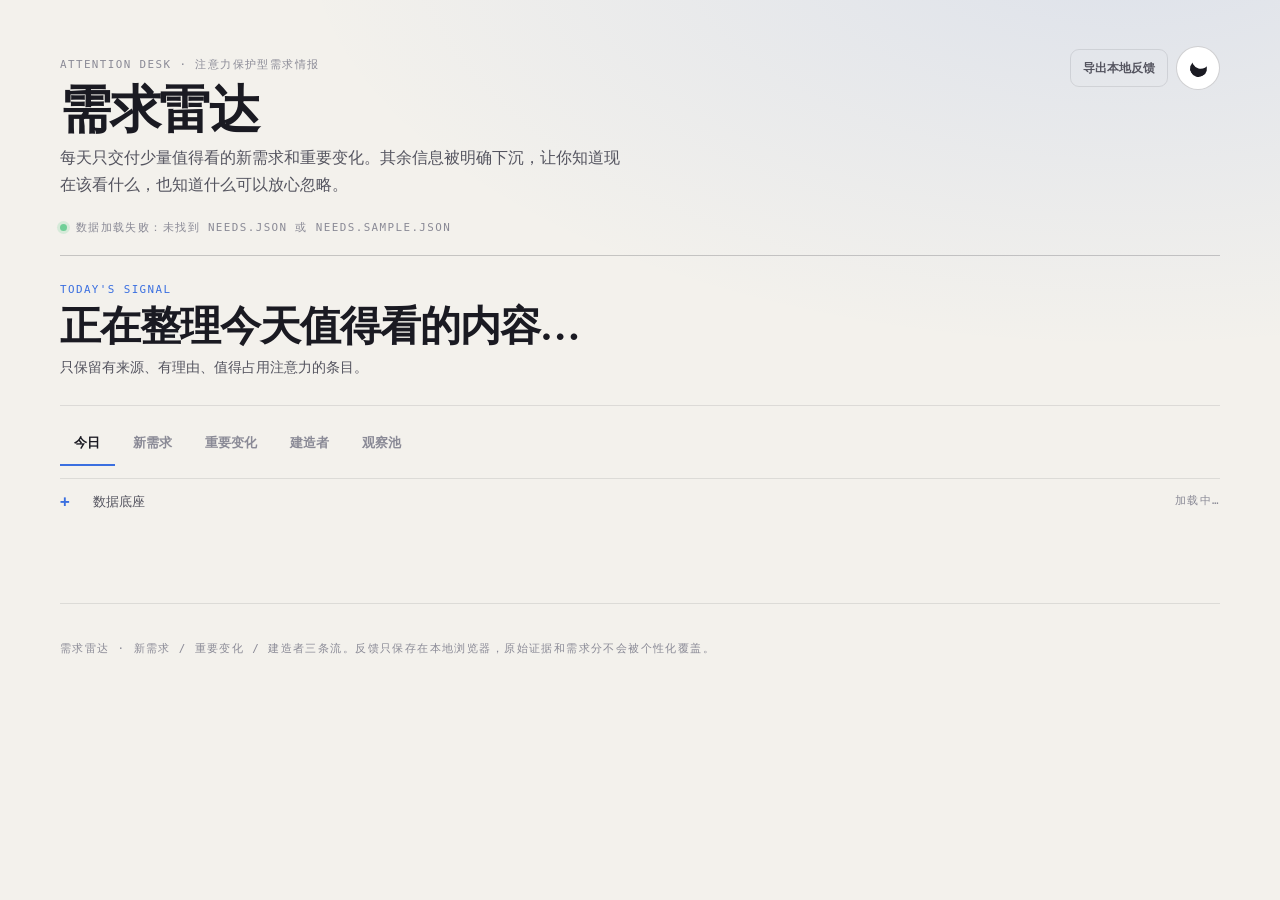
==== web/index.html @ 13ef84fc "feat: launch daily need radar" ====
<!DOCTYPE html>
<html lang="zh-CN" data-theme="dark">
<head>
  <meta charset="UTF-8" />
  <meta name="viewport" content="width=device-width, initial-scale=1, viewport-fit=cover" />
  <meta name="color-scheme" content="dark light" />
  <title>需求雷达 · Demand Radar</title>
  <meta name="description" content="聚合海内外信号，优先筛出购买理由明确、可验证的产品机会。" />
  <link rel="icon" href="data:image/svg+xml,%3Csvg xmlns='http://www.w3.org/2000/svg' viewBox='0 0 64 64'%3E%3Ccircle cx='32' cy='32' r='28' fill='%230a0a0d'/%3E%3Cpath d='M14 34h10l5-16 8 28 5-12h8' fill='none' stroke='%236b9bff' stroke-width='5' stroke-linecap='round' stroke-linejoin='round'/%3E%3C/svg%3E" />
  <link rel="stylesheet" href="styles.css" />
</head>
<body>
  <a class="skip" href="#attentionBoard">跳到今日情报</a>

  <!-- ================= MASTHEAD ================= -->
  <header class="mast" id="top">
    <div class="mast-row">
      <div class="brand">
        <p class="micro">ATTENTION DESK · 注意力保护型需求情报</p>
        <h1>需求雷达</h1>
        <p class="lede">每天只交付少量值得看的新需求和重要变化。其余信息被明确下沉，让你知道现在该看什么，也知道什么可以放心忽略。</p>
      </div>
      <div class="mast-tools">
        <button class="feedback-export" id="feedbackExport" type="button" title="反馈只保存在当前浏览器；点击导出 JSON">导出本地反馈</button>
        <button class="theme-toggle" id="themeToggle" type="button" aria-label="切换深浅主题" title="切换深浅主题">
          <span class="tt-icon" aria-hidden="true"></span>
        </button>
      </div>
    </div>

    <p class="genline">
      <span class="dot" aria-hidden="true"></span>
      <span id="genStatus" class="micro">数据加载中…</span>
      <span id="sampleFlag" class="flag" hidden>样例数据</span>
    </p>

    <section class="daily-brief" aria-labelledby="dailyTitle">
      <div class="brief-copy">
        <p class="brief-kicker micro">TODAY'S SIGNAL</p>
        <h2 id="dailyTitle">正在整理今天值得看的内容…</h2>
        <p id="dailySummary" class="brief-summary">只保留有来源、有理由、值得占用注意力的条目。</p>
      </div>
      <div class="attention-summary" id="attentionSummary" aria-label="今日注意力预算"></div>
    </section>

    <nav class="stream-tabs" id="streamTabs" aria-label="情报分类">
      <button type="button" class="stream-tab is-active" data-view="today" aria-pressed="true">今日</button>
      <button type="button" class="stream-tab" data-view="need" aria-pressed="false">新需求</button>
      <button type="button" class="stream-tab" data-view="shift" aria-pressed="false">重要变化</button>
      <button type="button" class="stream-tab" data-view="builder" aria-pressed="false">建造者</button>
      <button type="button" class="stream-tab" data-view="watch" aria-pressed="false">观察池</button>
    </nav>

    <details class="metrics-disclosure" id="metricsDisclosure">
      <summary><span>数据底座</span><span class="micro" id="metricsSummary">加载中…</span></summary>
      <dl class="stats" id="stats" aria-label="总览指标"></dl>
      <div class="sources" id="sources" aria-label="信号来源分布"></div>
    </details>
  </header>

  <main class="attention-board" id="attentionBoard" aria-live="polite"></main>

  <!-- ================= CONTROLS ================= -->
  <section class="controls" id="legacyControls" aria-label="筛选与排序" hidden>
    <div class="search">
      <span class="search-ic" aria-hidden="true"></span>
      <input id="search" type="search" placeholder="搜索机会、购买理由或痛点摘要…" autocomplete="off" aria-label="关键词搜索" />
      <button class="clear" id="searchClear" type="button" aria-label="清空搜索" hidden>清空</button>
    </div>

    <div class="facets">
      <div class="facet">
        <span class="facet-label micro">地区</span>
        <div class="chips" id="regionChips" role="group" aria-label="按地区筛选"></div>
      </div>
      <div class="facet">
        <span class="facet-label micro">机会强度</span>
        <div class="chips" id="verdictChips" role="group" aria-label="按判定筛选"></div>
      </div>
      <div class="facet facet-sort">
        <span class="facet-label micro">排序</span>
        <div class="select-wrap">
          <select id="sortSelect" aria-label="排序维度">
            <option value="total">总分</option>
            <option value="pain">痛点强度</option>
            <option value="narrow">人群窄度</option>
            <option value="wtp">付费意愿</option>
            <option value="freq">重复频次</option>
            <option value="gap">供给缺口</option>
            <option value="alpha">Alpha 窗口</option>
            <option value="fit">能力匹配</option>
            <option value="feasible">实现可行</option>
            <option value="signal_count">信号数</option>
          </select>
        </div>
      </div>
    </div>

    <p class="count micro" id="count" aria-live="polite"></p>
  </section>

  <!-- ================= BOARD ================= -->
  <main class="board" id="board" aria-label="机会卡片" hidden></main>

  <!-- ================= WATCHLIST ================= -->
  <section class="watch-section" id="watchSection" aria-label="候选观察池" hidden>
    <div class="section-head">
      <div>
        <p class="micro">候选观察池</p>
        <h2>未入主榜但值得跟踪的信号</h2>
      </div>
      <p class="micro" id="watchCount" aria-live="polite"></p>
    </div>
    <div class="watchlist" id="watchlist"></div>
  </section>

  <!-- ================= FOOTER ================= -->
  <footer class="foot">
    <p class="micro">需求雷达 · 新需求 / 重要变化 / 建造者三条流。反馈只保存在本地浏览器，原始证据和需求分不会被个性化覆盖。</p>
  </footer>

  <!-- ================= DETAIL OVERLAY ================= -->
  <div class="overlay" id="overlay" role="dialog" aria-modal="true" aria-labelledby="ovTitle" hidden>
    <div class="ov-panel" id="ovPanel" role="document"></div>
  </div>

  <script src="app.js"></script>
</body>
</html>
---- web/styles.css ----
/* 需求雷达 · Demand Radar — instrument-panel aesthetic, zero-dep.
   暗底单 accent / 克制动效 / 深浅适配 / tabular-nums / clamp 响应式。
   无 Google Fonts、无 CDN、系统字体。 */

:root {
  --accent: #6b9bff;
  --accent-soft: rgba(107, 155, 255, .14);
  --ok: #6fcf97;       /* 强烈推荐 */
  --good: #6b9bff;     /* 值得一试 */
  --warn: #d4a574;     /* 谨慎 */
  --mute: #8a8b97;     /* 过滤 */
  --mono: ui-monospace, "SF Mono", "JetBrains Mono", "Cascadia Code", Menlo, Consolas, monospace;
  --sans: system-ui, -apple-system, "Segoe UI", "PingFang SC", "Hiragino Sans GB", "Microsoft YaHei", sans-serif;
  --r: 14px;
  --r-sm: 9px;
  --r-xs: 6px;
  --ease: cubic-bezier(.16, 1, .3, 1);
  --maxw: 1180px;
}

[data-theme="dark"] {
  --bg: #0a0a0d;
  --bg-grad: radial-gradient(125% 90% at 88% -8%, rgba(107, 155, 255, .09), transparent 52%);
  --panel: #131318;
  --panel-2: #1a1a21;
  --panel-3: #20202a;
  --line: rgba(255, 255, 255, .09);
  --line-strong: rgba(255, 255, 255, .16);
  --ink: #ecedf2;
  --ink-2: #a6a7b2;
  --ink-3: #6f7080;
  --track: rgba(255, 255, 255, .07);
  --shadow: 0 18px 50px -28px rgba(0, 0, 0, .85);
  --shadow-lg: 0 30px 80px -36px rgba(0, 0, 0, .9);
  --on-accent: #06101f;
}
[data-theme="light"] {
  --bg: #f3f1ec;
  --bg-grad: radial-gradient(125% 90% at 88% -8%, rgba(58, 111, 224, .12), transparent 52%);
  --panel: #ffffff;
  --panel-2: #faf9f6;
  --panel-3: #f1efe9;
  --line: rgba(20, 20, 30, .10);
  --line-strong: rgba(20, 20, 30, .20);
  --ink: #1a1a22;
  --ink-2: #54545f;
  --ink-3: #8a8a96;
  --track: rgba(20, 20, 30, .08);
  --shadow: 0 18px 50px -30px rgba(40, 40, 60, .35);
  --shadow-lg: 0 30px 80px -36px rgba(40, 40, 60, .4);
  --accent: #3a6fe0;
  --accent-soft: rgba(58, 111, 224, .12);
  --good: #3a6fe0;
  --on-accent: #ffffff;
}

* { box-sizing: border-box; }
html { scroll-behavior: smooth; }
body {
  margin: 0;
  font-family: var(--sans);
  color: var(--ink);
  background: var(--bg-grad), var(--bg);
  background-attachment: fixed;
  -webkit-font-smoothing: antialiased;
  text-rendering: optimizeLegibility;
  line-height: 1.5;
  padding: clamp(18px, 4vw, 46px) clamp(15px, 5vw, 60px) 0;
  overflow-x: hidden;
}
h1, h2, h3 { font-weight: 650; letter-spacing: -.01em; }
.micro { font-family: var(--mono); font-size: .68rem; letter-spacing: .13em; text-transform: uppercase; color: var(--ink-3); }
.num { font-variant-numeric: tabular-nums; font-feature-settings: "tnum"; }
.skip { position: absolute; left: -999px; top: 0; }
.skip:focus { left: 14px; top: 14px; z-index: 99; background: var(--accent); color: var(--on-accent); padding: 8px 14px; border-radius: 8px; font-size: .85rem; }
:focus-visible { outline: 2px solid var(--accent); outline-offset: 2px; border-radius: 4px; }

/* ============ MASTHEAD ============ */
.mast { max-width: var(--maxw); margin: 0 auto 1.7rem; }
.mast-row { display: flex; align-items: flex-start; justify-content: space-between; gap: 1.2rem; }
.brand h1 { font-size: clamp(1.95rem, 5.4vw, 3.2rem); line-height: 1.02; margin: .5rem 0 .55rem; letter-spacing: -.025em; }
.brand .lede { color: var(--ink-2); max-width: 60ch; margin: 0; font-size: clamp(.9rem, 2vw, .98rem); }
.mast-tools { flex: none; display: flex; align-items: center; gap: .5rem; }
.feedback-export {
  min-height: 38px; padding: 0 .75rem; border: 1px solid var(--line); border-radius: var(--r-sm);
  background: transparent; color: var(--ink-2); font: 600 .72rem var(--sans); cursor: pointer;
}
.feedback-export:hover { border-color: var(--accent); color: var(--ink); }

.theme-toggle {
  width: 44px; height: 44px; border-radius: 50%;
  border: 1px solid var(--line-strong); background: var(--panel); color: var(--ink);
  cursor: pointer; display: grid; place-items: center;
  transition: border-color .2s, transform .35s var(--ease), background .2s;
}
.theme-toggle:hover { border-color: var(--accent); transform: rotate(-22deg); }
.tt-icon { width: 17px; height: 17px; border-radius: 50%; position: relative; background: var(--ink); transition: background .2s; }
[data-theme="light"] .tt-icon { background: transparent; box-shadow: inset 6px -6px 0 0 var(--ink); transform: rotate(-30deg); }

.genline { display: flex; align-items: center; gap: .55rem; margin: 1.3rem 0 0; }
.genline .dot { width: 7px; height: 7px; border-radius: 50%; background: var(--ok); box-shadow: 0 0 0 3px color-mix(in srgb, var(--ok) 22%, transparent); flex: none; }
.genline.is-sample .dot { background: var(--warn); box-shadow: 0 0 0 3px color-mix(in srgb, var(--warn) 22%, transparent); }
.flag { font-family: var(--mono); font-size: .64rem; letter-spacing: .08em; text-transform: uppercase; color: var(--warn); border: 1px solid color-mix(in srgb, var(--warn) 45%, transparent); padding: .14rem .5rem; border-radius: 5px; }

/* stat tiles */
.stats { display: grid; grid-template-columns: repeat(6, 1fr); gap: .6rem; margin: 1.1rem 0 0; padding: 0; }
.stats .stat { background: var(--panel); border: 1px solid var(--line); border-radius: var(--r-sm); padding: .8rem .9rem; min-width: 0; animation: rise .5s var(--ease) both; }
.stats dt { margin: 0 0 .4rem; }
.stats dd { margin: 0; font-size: clamp(1.3rem, 3.4vw, 1.55rem); font-weight: 650; letter-spacing: -.015em; }
.stats dd small { font-size: .56em; font-weight: 500; color: var(--ink-3); margin-left: .15em; }
@media (max-width: 860px) { .stats { grid-template-columns: repeat(3, 1fr); } }
@media (max-width: 620px) { .stats { grid-template-columns: repeat(2, minmax(0, 1fr)); } }

/* source distribution */
.sources { display: flex; flex-wrap: wrap; gap: .45rem; margin-top: 1rem; }
.src { display: inline-flex; align-items: baseline; gap: .45rem; background: var(--panel); border: 1px solid var(--line); border-radius: 999px; padding: .34rem .7rem .34rem .8rem; font-size: .78rem; color: var(--ink-2); }
.src .src-n { font-family: var(--mono); font-size: .72rem; color: var(--accent); }

/* ============ CONTROLS ============ */
.controls { max-width: var(--maxw); margin: 0 auto 1.3rem; display: flex; flex-direction: column; gap: .85rem; }
.search { display: flex; align-items: center; gap: .55rem; background: var(--panel); border: 1px solid var(--line); border-radius: var(--r-sm); padding: 0 .9rem; transition: border-color .2s, box-shadow .2s; }
.search:focus-within { border-color: var(--accent); box-shadow: 0 0 0 3px var(--accent-soft); }
.search-ic { width: 15px; height: 15px; flex: none; border: 1.6px solid var(--ink-3); border-radius: 50%; position: relative; }
.search-ic::after { content: ""; position: absolute; width: 6px; height: 1.6px; background: var(--ink-3); bottom: -2px; right: -3px; transform: rotate(45deg); border-radius: 2px; }
.search input { flex: 1; min-width: 0; background: none; border: none; color: var(--ink); font: inherit; padding: .72rem 0; outline: none; }
.search input::placeholder { color: var(--ink-3); }
.search .clear { background: none; border: none; color: var(--ink-3); cursor: pointer; font-size: .8rem; padding: .3rem .2rem; }
.search .clear:hover { color: var(--ink); }

.facets { display: flex; flex-wrap: wrap; gap: 1rem 1.6rem; align-items: center; }
.facet { display: flex; align-items: center; gap: .55rem; flex-wrap: wrap; }
.facet-label { flex: none; }
.chips { display: flex; flex-wrap: wrap; gap: .35rem; }
.chip { font: inherit; font-size: .8rem; padding: .34rem .72rem; border-radius: 8px; border: 1px solid var(--line); background: transparent; color: var(--ink-2); cursor: pointer; transition: color .16s, border-color .16s, background .16s; white-space: nowrap; }
.chip:hover { border-color: var(--line-strong); color: var(--ink); }
.chip.is-active { background: var(--accent-soft); border-color: var(--accent); color: var(--ink); }
.chip .chip-n { font-family: var(--mono); font-size: .72em; color: var(--ink-3); margin-left: .35em; }
.chip.is-active .chip-n { color: var(--accent); }

.select-wrap { position: relative; }
.select-wrap::after { content: ""; position: absolute; right: .7rem; top: 50%; width: 7px; height: 7px; border-right: 1.6px solid var(--ink-3); border-bottom: 1.6px solid var(--ink-3); transform: translateY(-70%) rotate(45deg); pointer-events: none; }
.facet select { font: inherit; font-size: .82rem; color: var(--ink); background: var(--panel); border: 1px solid var(--line); border-radius: 8px; padding: .42rem 1.9rem .42rem .75rem; cursor: pointer; appearance: none; transition: border-color .18s; }
.facet select:hover { border-color: var(--line-strong); }

.count { margin: 0; }
.count b { color: var(--accent); font-style: normal; }

/* ============ BOARD (leaderboard) ============ */
.board { max-width: var(--maxw); margin: 0 auto; display: flex; flex-direction: column; gap: .7rem; padding-bottom: 3rem; }

.row {
  display: grid;
  grid-template-columns: 52px 1fr minmax(220px, 280px) 96px;
  gap: 1rem; align-items: center;
  background: var(--panel); border: 1px solid var(--line); border-radius: var(--r);
  padding: 1rem 1.2rem; cursor: pointer; position: relative; text-align: left;
  width: 100%; font: inherit; color: inherit;
  transition: transform .26s var(--ease), border-color .26s, box-shadow .26s;
  animation: rise .5s var(--ease) both;
}
@keyframes rise { from { opacity: 0; transform: translateY(9px); } }
.row:hover { transform: translateY(-2px); border-color: var(--line-strong); box-shadow: var(--shadow); }
.row:focus-visible { outline: 2px solid var(--accent); outline-offset: 2px; }

.rank { display: flex; flex-direction: column; align-items: center; gap: .1rem; }
.rank .rk { font-family: var(--mono); font-size: 1.45rem; font-weight: 650; line-height: 1; color: var(--ink); letter-spacing: -.02em; }
.rank .rk::before { content: "#"; font-size: .6em; color: var(--ink-3); vertical-align: .18em; margin-right: 1px; }
.row:nth-child(1) .rank .rk, .row.top1 .rank .rk { color: var(--accent); }
.rank .rk-sub { font-family: var(--mono); font-size: .58rem; letter-spacing: .08em; color: var(--ink-3); text-transform: uppercase; }

.cell-main { min-width: 0; }
.cell-main .row-top { display: flex; align-items: center; gap: .5rem; flex-wrap: wrap; margin-bottom: .25rem; }
.cell-main h2 { font-size: 1.04rem; line-height: 1.25; margin: 0; letter-spacing: -.01em; }
.cell-main .sum { color: var(--ink-2); font-size: .85rem; margin: .15rem 0 0; display: -webkit-box; -webkit-line-clamp: 2; -webkit-box-orient: vertical; overflow: hidden; }
.cell-main .meta-tags { display: flex; flex-wrap: wrap; gap: .3rem; margin-top: .55rem; }

.tag { font-family: var(--mono); font-size: .64rem; letter-spacing: .03em; color: var(--ink-3); border: 1px solid var(--line); padding: .16rem .44rem; border-radius: 5px; white-space: nowrap; }
.tag.region { color: var(--ink-2); border-color: var(--line-strong); }
.tag.tier { color: var(--accent); border-color: color-mix(in srgb, var(--accent) 42%, transparent); background: var(--accent-soft); }
.tag.src { color: var(--ink-3); }
.tag.more { color: var(--ink-3); border-style: dashed; }

/* verdict badge */
.verdict { font-size: .68rem; font-family: var(--mono); letter-spacing: .04em; padding: .2rem .5rem; border-radius: 5px; border: 1px solid; white-space: nowrap; flex: none; }
.verdict.v-strong { color: var(--ok); border-color: color-mix(in srgb, var(--ok) 45%, transparent); background: color-mix(in srgb, var(--ok) 10%, transparent); }
.verdict.v-good { color: var(--good); border-color: color-mix(in srgb, var(--good) 45%, transparent); background: color-mix(in srgb, var(--good) 10%, transparent); }
.verdict.v-caution { color: var(--warn); border-color: color-mix(in srgb, var(--warn) 45%, transparent); background: color-mix(in srgb, var(--warn) 10%, transparent); }
.verdict.v-filter { color: var(--mute); border-color: color-mix(in srgb, var(--mute) 45%, transparent); }

/* mini bars (8-dim) */
.minibars { display: grid; grid-template-columns: repeat(8, 1fr); gap: 4px; align-items: end; height: 40px; }
.mb { position: relative; display: flex; flex-direction: column; justify-content: flex-end; height: 100%; }
.mb-fill { width: 100%; border-radius: 2px 2px 1px 1px; background: var(--accent); min-height: 2px; transition: height .4s var(--ease); opacity: .9; }
.mb[data-k="pain"] .mb-fill, .mb[data-k="wtp"] .mb-fill, .mb[data-k="gap"] .mb-fill { opacity: 1; }
.mb-track { position: absolute; inset: 0; top: auto; height: 100%; background: var(--track); border-radius: 2px; z-index: -1; }

/* score dial */
.score { display: flex; flex-direction: column; align-items: flex-end; gap: .15rem; }
.score .val { font-family: var(--mono); font-size: 2rem; font-weight: 650; line-height: 1; letter-spacing: -.03em; color: var(--ink); }
.score .lab { font-family: var(--mono); font-size: .56rem; letter-spacing: .1em; text-transform: uppercase; color: var(--ink-3); }
.score.s-strong .val { color: var(--ok); }
.score.s-good .val { color: var(--good); }
.score.s-caution .val { color: var(--warn); }
.score.s-filter .val { color: var(--mute); }

.empty { text-align: center; color: var(--ink-3); padding: 4rem 1rem; border: 1px dashed var(--line-strong); border-radius: var(--r); }
.empty b { color: var(--ink-2); }
.empty-strong { background: var(--panel); padding: clamp(2rem, 6vw, 4rem) clamp(1rem, 4vw, 2.4rem); }
.empty-strong p { max-width: 68ch; margin: .75rem auto 0; color: var(--ink-2); font-size: .92rem; line-height: 1.7; }
.empty-tags { display: flex; flex-wrap: wrap; gap: .4rem; justify-content: center; margin-top: 1rem; }

/* ============ WATCHLIST ============ */
.watch-section { max-width: var(--maxw); margin: -1.2rem auto 2.2rem; }
.section-head { display: flex; align-items: end; justify-content: space-between; gap: 1rem; border-top: 1px solid var(--line); padding-top: 1.2rem; margin-bottom: .8rem; }
.section-head h2 { margin: .22rem 0 0; font-size: clamp(1.05rem, 2.8vw, 1.25rem); line-height: 1.22; }
.section-head p { margin: 0; }
.watchlist { display: grid; grid-template-columns: repeat(2, minmax(0, 1fr)); gap: .7rem; }
.watch-card {
  display: flex; flex-direction: column; gap: .55rem;
  min-width: 0; min-height: 148px;
  padding: .85rem .95rem; border: 1px solid var(--line); border-radius: var(--r-sm);
  background: color-mix(in srgb, var(--panel) 86%, transparent);
  color: inherit; text-decoration: none;
  transition: border-color .18s, background .18s, transform .22s var(--ease);
}
.watch-card:hover { border-color: var(--line-strong); background: var(--panel); transform: translateY(-1px); }
.watch-head { display: flex; flex-wrap: wrap; gap: .3rem; align-items: center; }
.watch-card h3 { margin: 0; font-size: .95rem; line-height: 1.3; letter-spacing: 0; }
.watch-summary { margin: 0; color: var(--ink-2); font-size: .83rem; line-height: 1.55; display: -webkit-box; -webkit-line-clamp: 2; -webkit-box-orient: vertical; overflow: hidden; }
.watch-foot { margin-top: auto; display: flex; align-items: center; justify-content: space-between; gap: .65rem; border-top: 1px solid var(--line); padding-top: .58rem; }
.watch-reason { color: var(--ink-2); font-size: .78rem; line-height: 1.45; }
.watch-gate { flex: none; color: var(--accent); letter-spacing: .04em; text-align: right; }
.watch-empty { grid-column: 1 / -1; color: var(--ink-3); border: 1px dashed var(--line-strong); border-radius: var(--r-sm); padding: 1.4rem; text-align: center; }

@media (max-width: 760px) {
  .watch-section { margin-top: -.7rem; }
  .section-head { align-items: flex-start; flex-direction: column; gap: .35rem; }
  .watchlist { grid-template-columns: 1fr; }
  .watch-card { min-height: 0; }
}

/* ============ FOOTER ============ */
.foot { max-width: var(--maxw); margin: 0 auto; padding: 1.6rem 0 2.6rem; border-top: 1px solid var(--line); }

/* ============ OVERLAY ============ */
.overlay {
  position: fixed; inset: 0; background: rgba(0, 0, 0, .55);
  backdrop-filter: blur(5px); -webkit-backdrop-filter: blur(5px);
  display: flex; justify-content: center; align-items: flex-start;
  padding: clamp(10px, 3vw, 42px); z-index: 60; opacity: 0; transition: opacity .26s; overflow-y: auto;
}
.overlay[hidden] { display: none; } /* 关闭态必须 display:none，否则透明遮罩铺满视口吃掉全页点击 */
.overlay.is-open { opacity: 1; }
.ov-panel {
  width: min(880px, 100%); background: var(--panel); border: 1px solid var(--line-strong);
  border-radius: var(--r); box-shadow: var(--shadow-lg); overflow: hidden;
  transform: translateY(16px) scale(.985); transition: transform .3s var(--ease); margin: auto 0;
}
.overlay.is-open .ov-panel { transform: none; }

.ov-bar { display: flex; align-items: flex-start; justify-content: space-between; gap: 1rem; padding: 1.15rem 1.3rem 1rem; border-bottom: 1px solid var(--line); position: sticky; top: 0; background: var(--panel); z-index: 2; }
.ov-head { min-width: 0; }
.ov-head .ov-eyebrow { display: flex; align-items: center; gap: .5rem; flex-wrap: wrap; margin-bottom: .45rem; }
.ov-rank { font-family: var(--mono); font-size: .68rem; color: var(--accent); background: var(--accent-soft); padding: .16rem .5rem; border-radius: 5px; }
.ov-head h2 { font-size: clamp(1.15rem, 3vw, 1.4rem); line-height: 1.2; margin: 0; }
.ov-head .ov-sum { color: var(--ink-2); font-size: .9rem; margin: .5rem 0 0; max-width: 60ch; }
.x { flex: none; background: var(--panel-2); border: 1px solid var(--line); color: var(--ink); font: inherit; width: 34px; height: 34px; border-radius: 8px; cursor: pointer; font-size: 1.1rem; line-height: 1; display: grid; place-items: center; transition: border-color .18s, background .18s; }
.x:hover { border-color: var(--accent); background: var(--panel-3); }

.ov-body { padding: 1.2rem 1.3rem 1.5rem; }
.ov-section { margin-top: 1.6rem; }
.ov-section:first-child { margin-top: 0; }
.ov-section > h3 { font-size: .76rem; font-family: var(--mono); letter-spacing: .12em; text-transform: uppercase; color: var(--ink-3); margin: 0 0 .85rem; display: flex; align-items: center; gap: .5rem; }
.ov-section > h3::after { content: ""; flex: 1; height: 1px; background: var(--line); }

/* score hero */
.ov-scorehero { display: flex; align-items: center; gap: 1.3rem; background: var(--panel-2); border: 1px solid var(--line); border-radius: var(--r-sm); padding: 1.1rem 1.3rem; flex-wrap: wrap; }
.ov-bigscore { display: flex; flex-direction: column; align-items: center; line-height: 1; }
.ov-bigscore .b { font-family: var(--mono); font-size: 2.9rem; font-weight: 650; letter-spacing: -.03em; }
.ov-bigscore .l { font-family: var(--mono); font-size: .58rem; letter-spacing: .12em; text-transform: uppercase; color: var(--ink-3); margin-top: .3rem; }
.ov-scorehero .ov-verdict-wrap { display: flex; flex-direction: column; gap: .55rem; }
.ov-scorehero .ov-rec { color: var(--ink-2); font-size: .88rem; margin: 0; max-width: 46ch; }

/* dims */
.dims { display: flex; flex-direction: column; gap: .5rem; }
.dim { display: grid; grid-template-columns: 88px 1fr 30px; gap: .7rem; align-items: center; }
.dim .dk { font-size: .82rem; color: var(--ink-2); }
.dim .dbar { height: 8px; background: var(--track); border-radius: 999px; overflow: hidden; }
.dim .dbar i { display: block; height: 100%; background: var(--accent); border-radius: 999px; transition: width .5s var(--ease); }
.dim .dv { font-family: var(--mono); font-size: .82rem; color: var(--ink); text-align: right; }
.dim.peak .dbar i { background: var(--ok); }
.dim.peak .dv { color: var(--ok); }

.reasons { list-style: none; margin: 0; padding: 0; display: flex; flex-direction: column; gap: .45rem; }
.reasons li { position: relative; padding-left: 1.2rem; color: var(--ink-2); font-size: .88rem; }
.reasons li::before { content: ""; position: absolute; left: 0; top: .5em; width: 6px; height: 6px; border-radius: 50%; background: var(--accent); }

/* opportunity card */
.opp-grid { display: grid; grid-template-columns: repeat(2, minmax(0, 1fr)); gap: .7rem; }
.opp-card { background: var(--panel-2); border: 1px solid var(--line); border-radius: var(--r-sm); padding: .85rem .95rem; min-width: 0; }
.opp-k { display: block; margin-bottom: .38rem; }
.opp-v { margin: 0; color: var(--ink-2); font-size: .88rem; line-height: 1.58; overflow-wrap: anywhere; }

/* personas */
.personas { display: grid; grid-template-columns: 1fr; gap: .7rem; }
.persona { background: var(--panel-2); border: 1px solid var(--line); border-radius: var(--r-sm); padding: .85rem 1rem; border-left: 3px solid var(--accent); }
.persona .pn { display: flex; align-items: center; gap: .55rem; margin-bottom: .4rem; }
.persona .pavatar { width: 26px; height: 26px; border-radius: 50%; background: var(--accent-soft); color: var(--accent); display: grid; place-items: center; font-size: .8rem; font-weight: 650; flex: none; }
.persona .pname { font-size: .86rem; font-weight: 600; }
.persona .ptag { font-family: var(--mono); font-size: .6rem; letter-spacing: .06em; color: var(--ink-3); text-transform: uppercase; }
.persona .pquote { color: var(--ink-2); font-size: .88rem; margin: 0; line-height: 1.55; }

/* product forms table */
.forms { width: 100%; }
.forms-scroll { overflow-x: auto; border: 1px solid var(--line); border-radius: var(--r-sm); }
table.formtab { width: 100%; border-collapse: collapse; font-size: .85rem; min-width: 540px; }
table.formtab th, table.formtab td { text-align: left; padding: .65rem .8rem; border-bottom: 1px solid var(--line); white-space: nowrap; }
table.formtab th { font-family: var(--mono); font-size: .62rem; letter-spacing: .08em; text-transform: uppercase; color: var(--ink-3); font-weight: 500; background: var(--panel-2); }
table.formtab td { color: var(--ink-2); }
table.formtab td.f-form { color: var(--ink); font-weight: 550; }
table.formtab td.f-note { white-space: normal; min-width: 180px; color: var(--ink-3); }
table.formtab tr:last-child td { border-bottom: none; }
.f-score { font-family: var(--mono); color: var(--ink); }
.f-score-bar { display: inline-block; width: 40px; height: 5px; border-radius: 999px; background: var(--track); margin-left: .5rem; vertical-align: middle; overflow: hidden; }
.f-score-bar i { display: block; height: 100%; background: var(--accent); border-radius: 999px; }

/* evidence */
.evidence { display: flex; flex-direction: column; gap: .4rem; }
.ev { display: flex; align-items: center; gap: .7rem; background: var(--panel-2); border: 1px solid var(--line); border-radius: var(--r-sm); padding: .6rem .85rem; text-decoration: none; color: inherit; transition: border-color .18s, transform .18s var(--ease); }
.ev:hover { border-color: var(--accent); transform: translateX(2px); }
.ev .ev-src { font-family: var(--mono); font-size: .6rem; letter-spacing: .04em; color: var(--ink-3); border: 1px solid var(--line); padding: .14rem .42rem; border-radius: 5px; flex: none; }
.ev .ev-tier { font-family: var(--mono); font-size: .58rem; letter-spacing: .04em; color: var(--accent); border: 1px solid color-mix(in srgb, var(--accent) 36%, transparent); padding: .12rem .38rem; border-radius: 5px; flex: none; }
.ev .ev-title { font-size: .85rem; color: var(--ink); flex: 1; min-width: 0; overflow: hidden; text-overflow: ellipsis; white-space: nowrap; }
.ev .ev-pop { font-family: var(--mono); font-size: .74rem; color: var(--ink-3); flex: none; }
.ev .ev-pop::before { content: "▲ "; color: var(--accent); font-size: .8em; }
.ev .ev-arrow { color: var(--ink-3); flex: none; transition: color .18s, transform .18s; }
.ev:hover .ev-arrow { color: var(--accent); transform: translateX(2px); }

@media (max-width: 760px) {
  .row { grid-template-columns: 42px 1fr auto; gap: .7rem .9rem; padding: .95rem 1rem; }
  .row .cell-bars { display: none; }
  .rank .rk { font-size: 1.2rem; }
  .score .val { font-size: 1.6rem; }
  .ov-scorehero { gap: 1rem; }
  .ov-bigscore .b { font-size: 2.3rem; }
  .opp-grid { grid-template-columns: 1fr; }
  .ev { align-items: flex-start; flex-wrap: wrap; gap: .45rem; }
  .ev .ev-title { flex-basis: 100%; white-space: normal; }
}
@media (max-width: 440px) {
  .row { grid-template-columns: 36px 1fr auto; }
  .cell-main h2 { font-size: .98rem; }
  .dim { grid-template-columns: 72px 1fr 26px; gap: .5rem; }
}

@media (prefers-reduced-motion: reduce) {
  html { scroll-behavior: auto; }
  .row, .ov-panel, .overlay, .theme-toggle, .stats .stat, .mb-fill, .dim .dbar i, .ev { animation: none !important; transition: opacity .2s, border-color .2s, background .2s !important; transform: none !important; }
}

/* ============ ATTENTION DESK v1 ============ */
[hidden] { display: none !important; }
:root {
  --display: "Iowan Old Style", "Songti SC", "Noto Serif CJK SC", Georgia, serif;
  --sans: "Avenir Next", Avenir, "PingFang SC", "Hiragino Sans GB", "Microsoft YaHei", sans-serif;
  --shift: #d49b63;
  --builder: #65b98a;
}

.brand h1,
.daily-brief h2,
.intel-section-head h2 { font-family: var(--display); font-weight: 700; }
.mast { margin-bottom: 1.1rem; }
.brand .lede { max-width: 66ch; line-height: 1.72; }
.genline.is-stale .dot { background: var(--warn); box-shadow: 0 0 0 3px color-mix(in srgb, var(--warn) 22%, transparent); }
.genline.is-stale #genStatus { color: var(--warn); }

.daily-brief {
  display: grid;
  grid-template-columns: minmax(0, 1fr) auto;
  gap: clamp(1.2rem, 5vw, 4rem);
  align-items: end;
  margin-top: 1.15rem;
  padding: clamp(1.1rem, 3vw, 1.65rem) 0;
  border-top: 1px solid var(--line-strong);
  border-bottom: 1px solid var(--line);
}
.brief-kicker { margin: 0 0 .4rem; color: var(--accent); }
.daily-brief h2 { margin: 0; font-size: clamp(1.55rem, 3.8vw, 2.55rem); line-height: 1.08; letter-spacing: -.025em; }
.brief-summary { max-width: 70ch; margin: .55rem 0 0; color: var(--ink-2); font-size: .9rem; }
.attention-summary { display: flex; gap: .35rem; align-items: stretch; }
.attention-count {
  display: flex; min-width: 74px; flex-direction: column; justify-content: center;
  padding: .55rem .7rem; border-left: 1px solid var(--line);
}
.attention-count .num { font: 650 1.45rem/1 var(--mono); color: var(--ink); }
.attention-count small { margin-top: .35rem; color: var(--ink-3); font-size: .7rem; }
.attention-count.now .num { color: var(--accent); }
.attention-count.later .num { color: var(--shift); }
.attention-count.ignore .num { color: var(--ink-3); }

.stream-tabs {
  display: flex; gap: .25rem; overflow-x: auto; scrollbar-width: none;
  margin-top: .75rem; padding: .25rem 0 .55rem;
}
.stream-tabs::-webkit-scrollbar { display: none; }
.stream-tab {
  min-height: 44px; padding: 0 .9rem; flex: none;
  border: 0; border-bottom: 2px solid transparent; background: transparent;
  color: var(--ink-3); font: 600 .82rem var(--sans); cursor: pointer;
  transition: color .18s, border-color .18s, background .18s;
}
.stream-tab:hover { color: var(--ink); background: color-mix(in srgb, var(--panel) 72%, transparent); }
.stream-tab.is-active { color: var(--ink); border-bottom-color: var(--accent); }

.metrics-disclosure { margin-top: .2rem; border-top: 1px solid var(--line); }
.metrics-disclosure > summary {
  min-height: 44px; display: flex; align-items: center; justify-content: space-between; gap: 1rem;
  color: var(--ink-2); cursor: pointer; list-style: none; font-size: .8rem;
}
.metrics-disclosure > summary::-webkit-details-marker { display: none; }
.metrics-disclosure > summary::before { content: "+"; color: var(--accent); font: 600 1rem var(--mono); margin-right: .45rem; }
.metrics-disclosure[open] > summary::before { content: "−"; }
.metrics-disclosure > summary span:first-child { margin-right: auto; }
.metrics-disclosure .stats { grid-template-columns: repeat(5, 1fr); }
.metrics-disclosure .stat { box-shadow: none; }
.metrics-disclosure .sources { padding-bottom: .85rem; }

.attention-board { max-width: var(--maxw); margin: 0 auto; padding: .4rem 0 3.5rem; }
.intel-section + .intel-section { margin-top: clamp(2rem, 5vw, 3.2rem); }
.intel-section-head {
  display: flex; justify-content: space-between; align-items: end; gap: 1rem;
  margin-bottom: .65rem; padding-bottom: .65rem; border-bottom: 1px solid var(--line-strong);
}
.intel-section-head p { margin: 0 0 .2rem; }
.intel-section-head h2 { margin: 0; font-size: clamp(1.25rem, 3vw, 1.65rem); line-height: 1.1; }
.intel-list { display: flex; flex-direction: column; }
.intel-card { border-bottom: 1px solid var(--line); animation: rise .45s var(--ease) both; }
.intel-row {
  display: grid; grid-template-columns: 72px minmax(0, 1fr) 105px; gap: 1rem;
  align-items: center; min-height: 138px; width: 100%; padding: 1rem .2rem;
  border: 0; border-radius: 0;
  background: transparent; color: inherit; text-align: left; text-decoration: none; font: inherit;
  cursor: pointer;
  transition: background .18s, padding .22s var(--ease);
}
.intel-row:hover { background: color-mix(in srgb, var(--panel) 72%, transparent); padding-left: .65rem; padding-right: .65rem; }
.intel-mark { align-self: stretch; display: flex; flex-direction: column; justify-content: center; gap: .2rem; border-right: 2px solid var(--accent); }
.intel-mark span { font: 700 1.35rem/1 var(--display); color: var(--accent); }
.intel-mark small { color: var(--ink-3); font: .62rem var(--mono); }
.intel-mark.mark-shift { border-color: var(--shift); }
.intel-mark.mark-shift span { color: var(--shift); }
.intel-mark.mark-builder { border-color: var(--builder); }
.intel-mark.mark-builder span { color: var(--builder); }
.intel-body { min-width: 0; }
.intel-meta { display: flex; flex-wrap: wrap; gap: .55rem; margin-bottom: .45rem; }
.intel-meta span + span::before { content: "·"; margin-right: .55rem; color: var(--line-strong); }
.intel-change { color: var(--accent); }
.intel-row h3 { margin: 0; font-size: clamp(1rem, 2.1vw, 1.18rem); line-height: 1.3; text-wrap: pretty; }
.intel-summary { margin: .42rem 0 0; color: var(--ink-2); font-size: .86rem; line-height: 1.58; display: -webkit-box; -webkit-line-clamp: 2; -webkit-box-orient: vertical; overflow: hidden; }
.intel-reason { margin: .58rem 0 0; padding-left: .65rem; border-left: 1px solid var(--line-strong); color: var(--ink-3); font-size: .76rem; line-height: 1.5; }
.intel-score { justify-self: end; display: flex; flex-direction: column; align-items: flex-end; text-align: right; }
.intel-score .num { font: 650 clamp(1.45rem, 3vw, 1.9rem)/1 var(--mono); color: var(--ink); }
.kind-shift .intel-score .num { color: var(--shift); }
.kind-builder .intel-score .num { color: var(--builder); }
.kind-need .intel-score .num { color: var(--accent); }
.intel-score small { margin-top: .28rem; color: var(--ink-3); font: .58rem var(--mono); letter-spacing: .08em; text-transform: uppercase; }
.intel-score i { margin-top: .55rem; color: var(--ink-3); font-size: .68rem; font-style: normal; }
.intel-feedback {
  display: flex; align-items: center; justify-content: flex-end; gap: .35rem;
  margin: -.35rem 0 .55rem; padding-right: .2rem;
}
.intel-feedback > span { margin-right: .2rem; color: var(--ink-3); }
.feedback-choice {
  min-height: 30px; padding: 0 .55rem; border: 1px solid var(--line); border-radius: 999px;
  background: transparent; color: var(--ink-3); font: 600 .68rem var(--sans); cursor: pointer;
}
.feedback-choice:hover { color: var(--ink); border-color: var(--line-strong); }
.feedback-choice.is-active { color: var(--accent); border-color: var(--accent); background: var(--accent-soft); }

.ignored-list { margin-top: 1.5rem; border-top: 1px solid var(--line); }
.ignored-list > summary { min-height: 48px; display: flex; align-items: center; color: var(--ink-3); cursor: pointer; font-size: .8rem; }
.ignored-list .intel-row { opacity: .78; }
.intel-empty { padding: clamp(2.2rem, 8vw, 5rem) 0; border-top: 1px solid var(--line-strong); border-bottom: 1px solid var(--line); }
.intel-empty b { font: 700 clamp(1.2rem, 3vw, 1.7rem) var(--display); }
.intel-empty p { color: var(--ink-2); margin: .55rem 0 0; }

@media (max-width: 860px) {
  .metrics-disclosure .stats { grid-template-columns: repeat(3, 1fr); }
  .intel-row { grid-template-columns: 58px minmax(0, 1fr) 86px; }
}

@media (max-width: 620px) {
  body { padding-top: 20px; }
  .daily-brief { grid-template-columns: 1fr; gap: 1rem; }
  .attention-summary { display: grid; grid-template-columns: repeat(3, 1fr); }
  .attention-count { min-width: 0; border-left: 0; border-top: 1px solid var(--line); padding-left: 0; }
  .stream-tabs { margin-inline: -4px; }
  .metrics-disclosure .stats { grid-template-columns: repeat(2, 1fr); }
  .attention-board { padding-top: 0; }
  .intel-row { grid-template-columns: 40px minmax(0, 1fr); gap: .75rem; min-height: 0; padding: .95rem 0; }
  .intel-mark { justify-content: flex-start; padding-top: .15rem; }
  .intel-mark span { font-size: 1.1rem; }
  .intel-mark small { writing-mode: vertical-rl; letter-spacing: .08em; }
  .intel-score { grid-column: 2; justify-self: stretch; flex-direction: row; align-items: center; gap: .55rem; margin-top: .25rem; text-align: left; }
  .intel-score .num { font-size: 1rem; }
  .intel-score small { margin: 0; }
  .intel-score i { margin: 0 0 0 auto; }
  .intel-summary { -webkit-line-clamp: 3; }
  .intel-reason { padding-left: .55rem; }
  .intel-feedback { justify-content: flex-start; margin: -.15rem 0 .75rem 3.25rem; padding: 0; flex-wrap: wrap; }
  .feedback-export { display: none; }
}
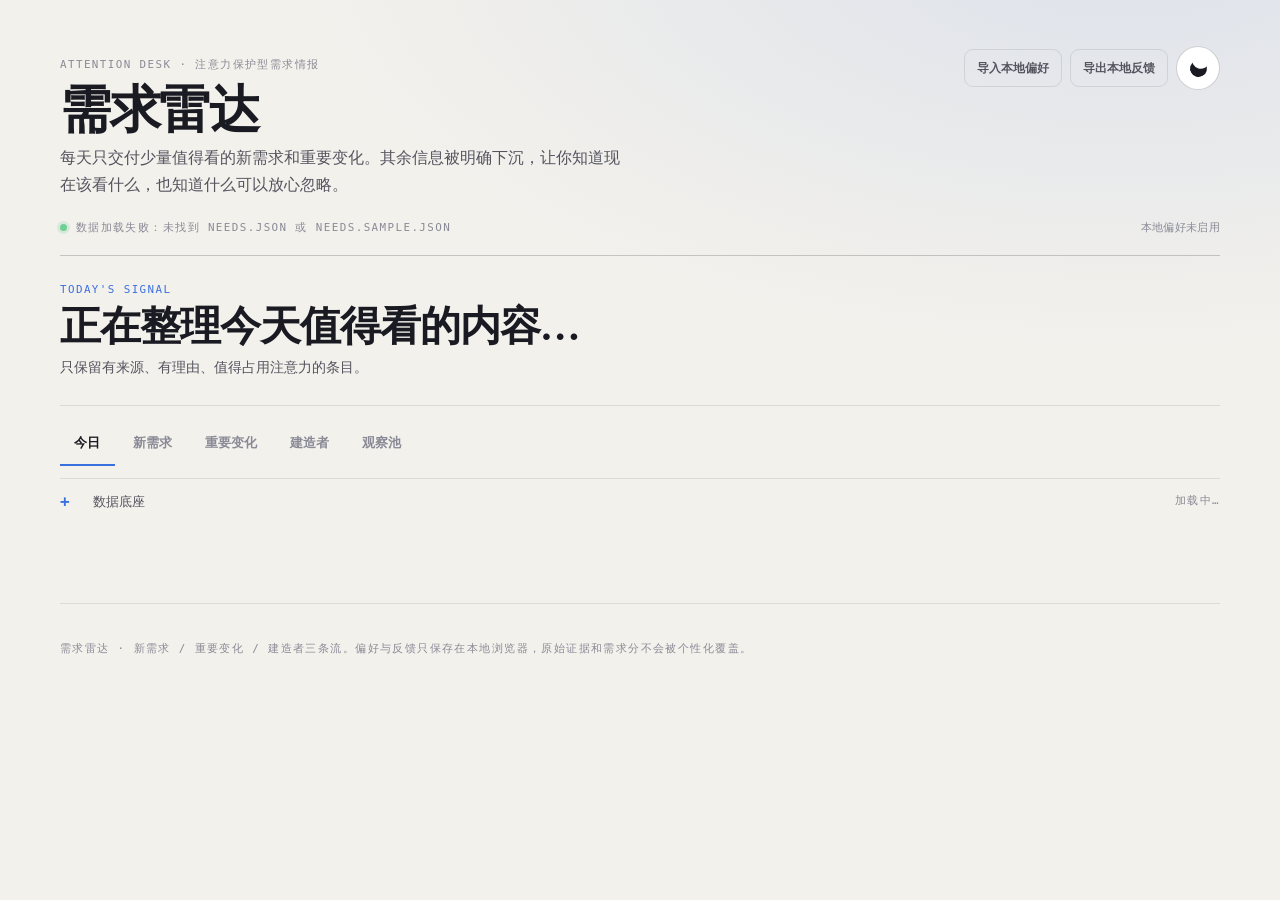
==== commit bc736c9a: "feat: add private local personalization" ====
--- a/web/index.html
+++ b/web/index.html
@@ -21,6 +21,8 @@
         <p class="lede">每天只交付少量值得看的新需求和重要变化。其余信息被明确下沉，让你知道现在该看什么，也知道什么可以放心忽略。</p>
       </div>
       <div class="mast-tools">
+        <button class="profile-import" id="profileImport" type="button" title="偏好文件只写入当前浏览器，不会上传">导入本地偏好</button>
+        <input id="profileFile" type="file" accept="application/json,.json" hidden />
         <button class="feedback-export" id="feedbackExport" type="button" title="反馈只保存在当前浏览器；点击导出 JSON">导出本地反馈</button>
         <button class="theme-toggle" id="themeToggle" type="button" aria-label="切换深浅主题" title="切换深浅主题">
           <span class="tt-icon" aria-hidden="true"></span>
@@ -32,6 +34,7 @@
       <span class="dot" aria-hidden="true"></span>
       <span id="genStatus" class="micro">数据加载中…</span>
       <span id="sampleFlag" class="flag" hidden>样例数据</span>
+      <span id="profileStatus" class="profile-status micro">本地偏好未启用</span>
     </p>
 
     <section class="daily-brief" aria-labelledby="dailyTitle">
@@ -116,7 +119,7 @@
 
   <!-- ================= FOOTER ================= -->
   <footer class="foot">
-    <p class="micro">需求雷达 · 新需求 / 重要变化 / 建造者三条流。反馈只保存在本地浏览器，原始证据和需求分不会被个性化覆盖。</p>
+    <p class="micro">需求雷达 · 新需求 / 重要变化 / 建造者三条流。偏好与反馈只保存在本地浏览器，原始证据和需求分不会被个性化覆盖。</p>
   </footer>
 
   <!-- ================= DETAIL OVERLAY ================= -->
--- a/web/styles.css
+++ b/web/styles.css
@@ -81,11 +81,11 @@
 .brand h1 { font-size: clamp(1.95rem, 5.4vw, 3.2rem); line-height: 1.02; margin: .5rem 0 .55rem; letter-spacing: -.025em; }
 .brand .lede { color: var(--ink-2); max-width: 60ch; margin: 0; font-size: clamp(.9rem, 2vw, .98rem); }
 .mast-tools { flex: none; display: flex; align-items: center; gap: .5rem; }
-.feedback-export {
+.feedback-export, .profile-import {
   min-height: 38px; padding: 0 .75rem; border: 1px solid var(--line); border-radius: var(--r-sm);
   background: transparent; color: var(--ink-2); font: 600 .72rem var(--sans); cursor: pointer;
 }
-.feedback-export:hover { border-color: var(--accent); color: var(--ink); }
+.feedback-export:hover, .profile-import:hover { border-color: var(--accent); color: var(--ink); }
 
 .theme-toggle {
   width: 44px; height: 44px; border-radius: 50%;
@@ -101,6 +101,8 @@
 .genline .dot { width: 7px; height: 7px; border-radius: 50%; background: var(--ok); box-shadow: 0 0 0 3px color-mix(in srgb, var(--ok) 22%, transparent); flex: none; }
 .genline.is-sample .dot { background: var(--warn); box-shadow: 0 0 0 3px color-mix(in srgb, var(--warn) 22%, transparent); }
 .flag { font-family: var(--mono); font-size: .64rem; letter-spacing: .08em; text-transform: uppercase; color: var(--warn); border: 1px solid color-mix(in srgb, var(--warn) 45%, transparent); padding: .14rem .5rem; border-radius: 5px; }
+.profile-status { margin-left: auto; text-transform: none; letter-spacing: .03em; }
+.profile-status.is-active { color: var(--ok); }
 
 /* stat tiles */
 .stats { display: grid; grid-template-columns: repeat(6, 1fr); gap: .6rem; margin: 1.1rem 0 0; padding: 0; }
@@ -509,5 +511,6 @@
   .intel-summary { -webkit-line-clamp: 3; }
   .intel-reason { padding-left: .55rem; }
   .intel-feedback { justify-content: flex-start; margin: -.15rem 0 .75rem 3.25rem; padding: 0; flex-wrap: wrap; }
-  .feedback-export { display: none; }
-}
+  .feedback-export, .profile-import { display: none; }
+  .profile-status { margin-left: 0; }
+}
